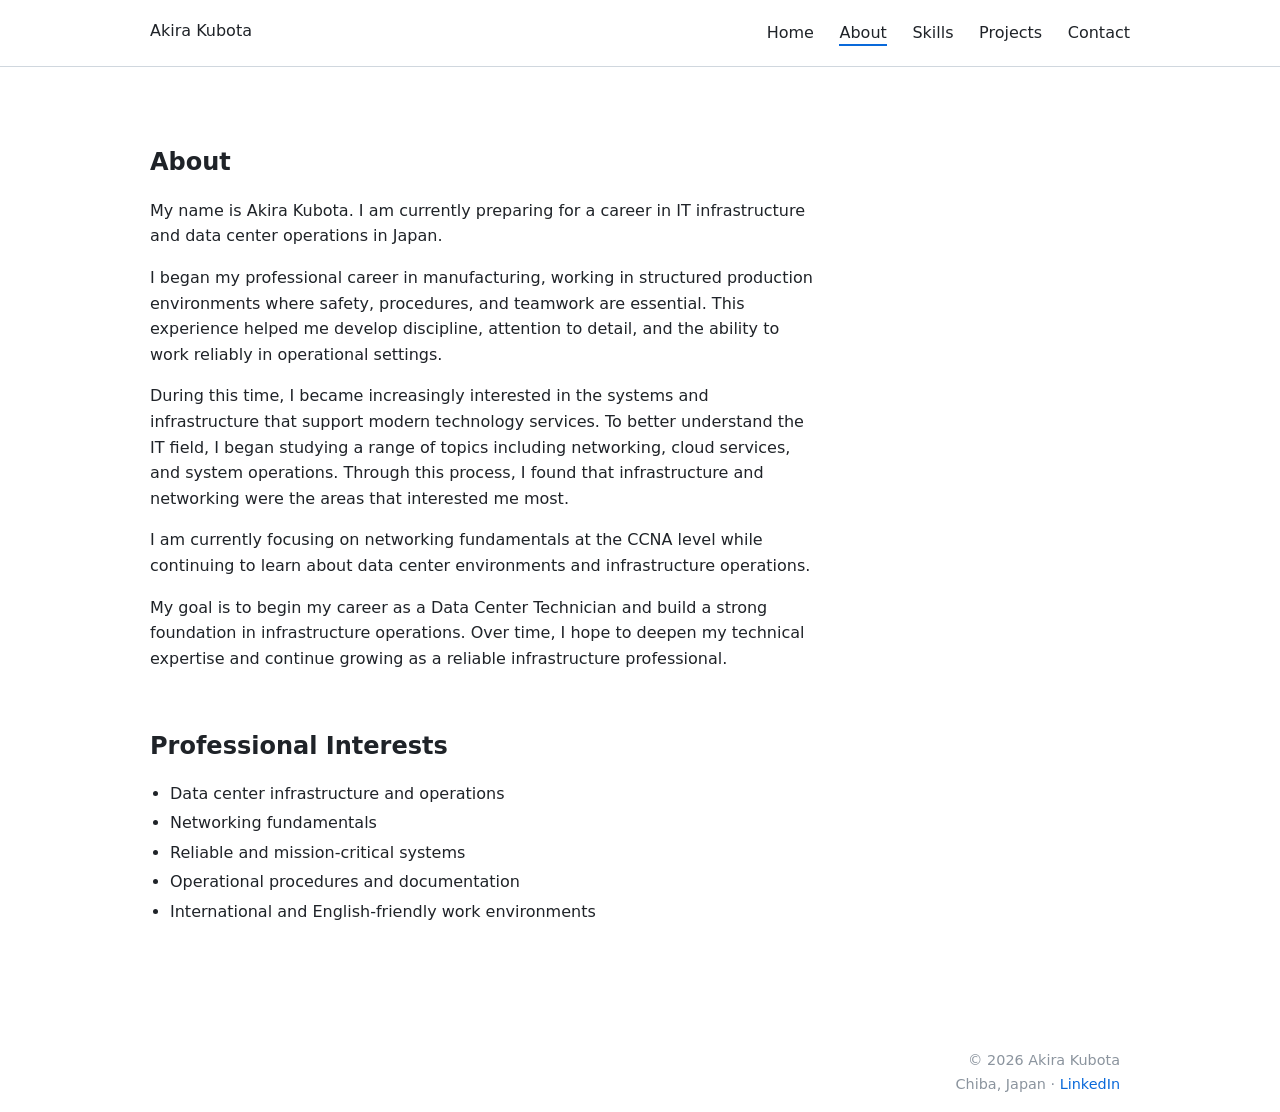
==== about.html @ 2cb8cbd2 "Initial commit" ====
<!doctype html>
<html lang="en">
  <head>
    <meta charset="utf-8">
    <meta name="viewport" content="width=device-width, initial-scale=1">
    <title>About | Akira Kubota</title>
    <link rel="canonical" href="https://akirakubota.com/about.html">
    <meta name="description" content="akira kubota – data center technician candidate specializing in networking, infrastructure, and data center operations.">
    <link rel="stylesheet" href="/css/style.css?v=3">
    <link rel="icon" href="/assets/img/favicon.png" type="image/png">
    <script src="/js/main.js" defer></script>
    <script src="/js/site.js" defer></script>
  </head>

  <body>
    <header class="site-header">
      <div class="site-nav container">
        <a href="/index.html" class="site-name">Akira Kubota</a>
        <nav aria-label="Main navigation">
          <ul>
            <li><a href="/index.html">Home</a></li>
            <li><a href="/about.html" class="active">About</a></li>
            <li><a href="/skills.html">Skills</a></li>
            <li><a href="/projects.html">Projects</a></li>
            <li><a href="/contact.html">Contact</a></li>
          </ul>
        </nav>
      </div>
    </header>

    <main class="content container">
      <section>
        <h1>About</h1>
      
        <p>
          My name is Akira Kubota. I am currently preparing for a career in
          IT infrastructure and data center operations in Japan.
        </p>
      
        <p>
          I began my professional career in manufacturing, working in
          structured production environments where safety, procedures,
          and teamwork are essential. This experience helped me develop
          discipline, attention to detail, and the ability to work reliably
          in operational settings.
        </p>
      
        <p>
          During this time, I became increasingly interested in the systems
          and infrastructure that support modern technology services.
          To better understand the IT field, I began studying a range of
          topics including networking, cloud services, and system operations.
          Through this process, I found that infrastructure and networking
          were the areas that interested me most.
        </p>
      
        <p>
          I am currently focusing on networking fundamentals at the
          CCNA level while continuing to learn about data center
          environments and infrastructure operations.
        </p>
      
        <p>
          My goal is to begin my career as a Data Center Technician and
          build a strong foundation in infrastructure operations. Over time,
          I hope to deepen my technical expertise and continue growing as
          a reliable infrastructure professional.
        </p>
      
      </section>
      
      <section>
        <h2>Professional Interests</h2>
      
        <ul>
          <li>Data center infrastructure and operations</li>
          <li>Networking fundamentals</li>
          <li>Reliable and mission-critical systems</li>
          <li>Operational procedures and documentation</li>
          <li>International and English-friendly work environments</li>
        </ul>
      
      </section>
    </main>

   <footer class="site-footer container">
     <p>© 2026 Akira Kubota</p>
     <p>
       Chiba, Japan ·
       <a class="external" href="https://www.linkedin.com/in/akirakubota">LinkedIn</a>
     </p>
   </footer>
  </body>
</html>
---- css/style.css ----
/* =========================
   Base (system UI)
   ========================= */
:root {
  /* Background */
  --bg-page: #ffffff;
  --bg-soft: #f6f8fa;
  --bg-transparent: transparent;

  /* Text */
  --text-primary: #1f2328;
  --text-secondary: #57606a;
  --text-subtle: #8b949e;
  
  /* Link */
  --accent-link: #0969da;

  /* Border */
  --border-default: #d0d7de;
  --border-soft: #c9d1d9;
  --border-muted: rgba(27, 31, 36, 0.15);

  /* Effects */
  --shadow-soft: rgba(0,0,0,0.08);
  --code-inline-bg: rgba(175, 184, 193, 0.2);
  --accent-ring: color-mix(in srgb, var(--accent-link) 25%, transparent);
}

html {
  font-family: system-ui, -apple-system, BlinkMacSystemFont, "Segoe UI", Roboto,
    Ubuntu, Cantarell, "Noto Sans", Arial, sans-serif,
    "Apple Color Emoji","Segoe UI Emoji", "Segoe UI Symbol";
  font-size: 16px;
  line-height: 1.6;
  -webkit-text-size-adjust: 100%;
  overflow-y: scroll; 
}

body {
  margin: 0;
  background: var(--bg-page);
  color: var(--text-primary);
}

.container {
  max-width: 980px;
  margin: 0 auto;
  padding-left: 16px;
  padding-right: 16px;
}

/* =========================
   Site header
   ========================= */
.site-header {
  border-bottom: 1px solid var(--border-default);
}

.site-nav {
  display: flex;
  justify-content: space-between;
  align-items: center;
  padding: 18px 16px;
}

.site-nav ul {
  list-style: none;
  margin: 0;
  padding: 0;
  display: flex;
  flex-wrap: wrap;
  gap: 1.6rem;
}

.site-nav a {
  color: var(--text-primary);
  text-decoration: none;
  font-weight: 500; 
  border-bottom: 2px solid var(--bg-transparent);
  padding-bottom: 2px; 
}

.site-name {
  font-weight: 600;
  color: var(--text-primary);
  text-decoration: none;
}

.site-name:hover {
  color: var(--accent-link);
}

.site-nav a.active {
  color: var(--text-primary); 
  border-bottom: 2px solid var(--accent-link);
}

.site-nav a:hover,
.site-nav a:focus {
  color: var(--accent-link);
  text-decoration: none;
}

/* =========================
   Content typography rhythm
   ========================= */
.content {
  padding-top: 48px;
  padding-bottom: 64px;
}

.content section + section {
  margin-top: 3.5em;
}

.content h1,
.content h2,
.content h3,
.content h4 {
  margin: 1.2em 0 0.5em;
}

.content p {
  max-width: 42rem;
}

.content hr {
  border: 0;
  border-top: 1px solid var(--border-default);
  margin: 0.2em 0 0.9em;
}

.content hr + h4 {
  margin-top: 2em;
}

.content h1 + hr,
.content h2 + hr,
.content h3 + hr,
.content h4 + hr {
  margin-top: 0.25em;
}

h4 + p,
h4 + ul,
h4 + ol {
  margin-top: 0.3em;
  margin-bottom: 2em;
}

.content h2 + h3,
.content h3 + h3,
.content h3 + h4 {
  margin-top: 2em;
}

/* =========================
   Hero
   ========================= */
.hero .eyebrow {
  margin: 0 0 0.6rem;
  color: var(--text-secondary);
  font-size: 0.85rem;
  letter-spacing: 0.08em;
  text-transform: uppercase;
  font-weight: 600;
}

.hero {
  padding-top: 1.5rem;
  padding-bottom: 2rem;
  border-bottom: 1px solid var(--border-default);
}

.hero h1 {
  margin: 0 0 1rem;
  font-size: 2rem;
  line-height: 1.25;
}

.hero-layout {
  display: flex;
  align-items: flex-start;
  gap: 2.5rem;
}

.hero-text {
  flex: 1;
}

.hero-photo {
  margin-top: 4px;
  margin-bottom: 0.5rem;
}

.hero-photo img {
  width: 140px;
  height: 140px;
  border-radius: 50%;
  object-fit: cover;
  
  border: 1px solid var(--border-default);
  box-shadow: 0 2px 6px var(--shadow-soft);
}

.lead {
  max-width: 42rem;
  font-size: 1.08rem;
}

.hero-links {
  margin-top: 1.25rem;
  display: flex;
  flex-wrap: wrap;
  gap: 1rem;
  align-items: center;
}

.hero-meta {
  margin: 0.4rem 0 1rem;
  color: var(--text-subtle);
  font-size: 0.95rem;
}

.button {
  display: inline-block;
  padding: 0.7rem 1rem;
  border: 1px solid var(--border-default);
  border-radius: 6px;
  background: var(--bg-soft);
  color: var(--text-primary);
  text-decoration: none;
}

.button:hover,
.button:focus {
  border-color: var(--accent-link);
  color: var(--accent-link);
  text-decoration: none;
}

/* ================================
   Responsive: medium/small screens
   ================================ */
@media (max-width: 700px) {
  .site-nav {
    flex-direction: column;
    align-items: flex-start;
    gap: 0.75rem;
    padding: 14px 16px;
  }

  .site-nav nav {
    width: 100%;
  }

  .site-nav ul {
    gap: 1rem;
  }

  .site-name {
    line-height: 1.2;
  }

  .hero-layout {
    flex-direction: column;
    align-items: center;
    text-align: center;
  }

 .hero-photo {
    order: -1;
    margin-bottom: 1rem;
  }

  .hero-photo img {
    width: 120px;
    height: 120px;
  }

  .hero-links {
    justify-content: center;
  }
}

/* =========================
   Lists
   ========================= */
.content ul {
  padding-left: 1.25em;
  margin-left: 0;
}

.content li {
  max-width: 42rem;
  margin: 0.35em 0;
  line-height: 1.5;
}

/* =========================
   Links
   ========================= */
a {
  color: var(--accent-link);
  text-decoration: none;
  text-decoration-thickness: 1.5px;
  text-underline-offset: 0.15em;
}

a:hover {
  text-decoration: underline;
}

/* =========================
   Profile icon
   ========================= */
.profile-icon {
  position: absolute;
  top: 16px;
  right: 16px;
  z-index: 10;
}

.profile-icon img {
  width: 48px;
  height: 48px;
  border-radius: 50%;
  border: 1px solid var(--border-muted);
  background: var(--bg-transparent);
  display: block;
}

@media (max-width: 600px) {
  .profile-icon img {
    width: 40px;
    height: 40px;
  }
}

/* =========================
   Code (inline + blocks)
   ========================= */
/* inline code */
.content :not(pre) > code {
  font-family: ui-monospace, SFMono-Regular, SFMono, Menlo, Monaco, Consolas,
    "Liberation Mono", "Courier New", monospace;
  font-size: 0.95em;
  padding: 0.2em 0.35em;
  border-radius: 6px;
  background: var(--code-inline-bg);
}

/* code blocks: works for plain <pre><code> AND Rouge wrappers */
.content pre,
.content .highlight {
  border-radius: 6px;
  overflow-x: auto;
}

.content pre {
  padding: 16px;
  margin: 16px 0;
  background: var(--bg-soft);
  border: 1px solid var(--border-muted);
}

.content pre code {
  background: var(--bg-transparent);
  padding: 0;
}

.content .highlight {
  margin: 16px 0;
  background: var(--bg-soft);
  border: 1px solid var(--border-muted);
}

.content .highlight pre {
  margin: 0;
  border: 0;
  background: var(--bg-transparent);
}

/* =========================
   Blockquotes
   ========================= */
blockquote {
  margin: 0.75em 0;
  padding: 0.3em 1em;
  background-color: var(--bg-transparent);
  border-left: 3px solid var(--border-soft);
  color: var(--text-subtle);
}

blockquote p {
  margin: 0;
}

/* =========================
   Footer
   ========================= */
.site-footer {
  margin-top: 2em;
  padding: 1em 20px 1em 0;
  text-align: right;
  color: var(--text-subtle);
  font-size: 0.9em;
}

.site-footer p {
  margin: 0.1em 0;
}
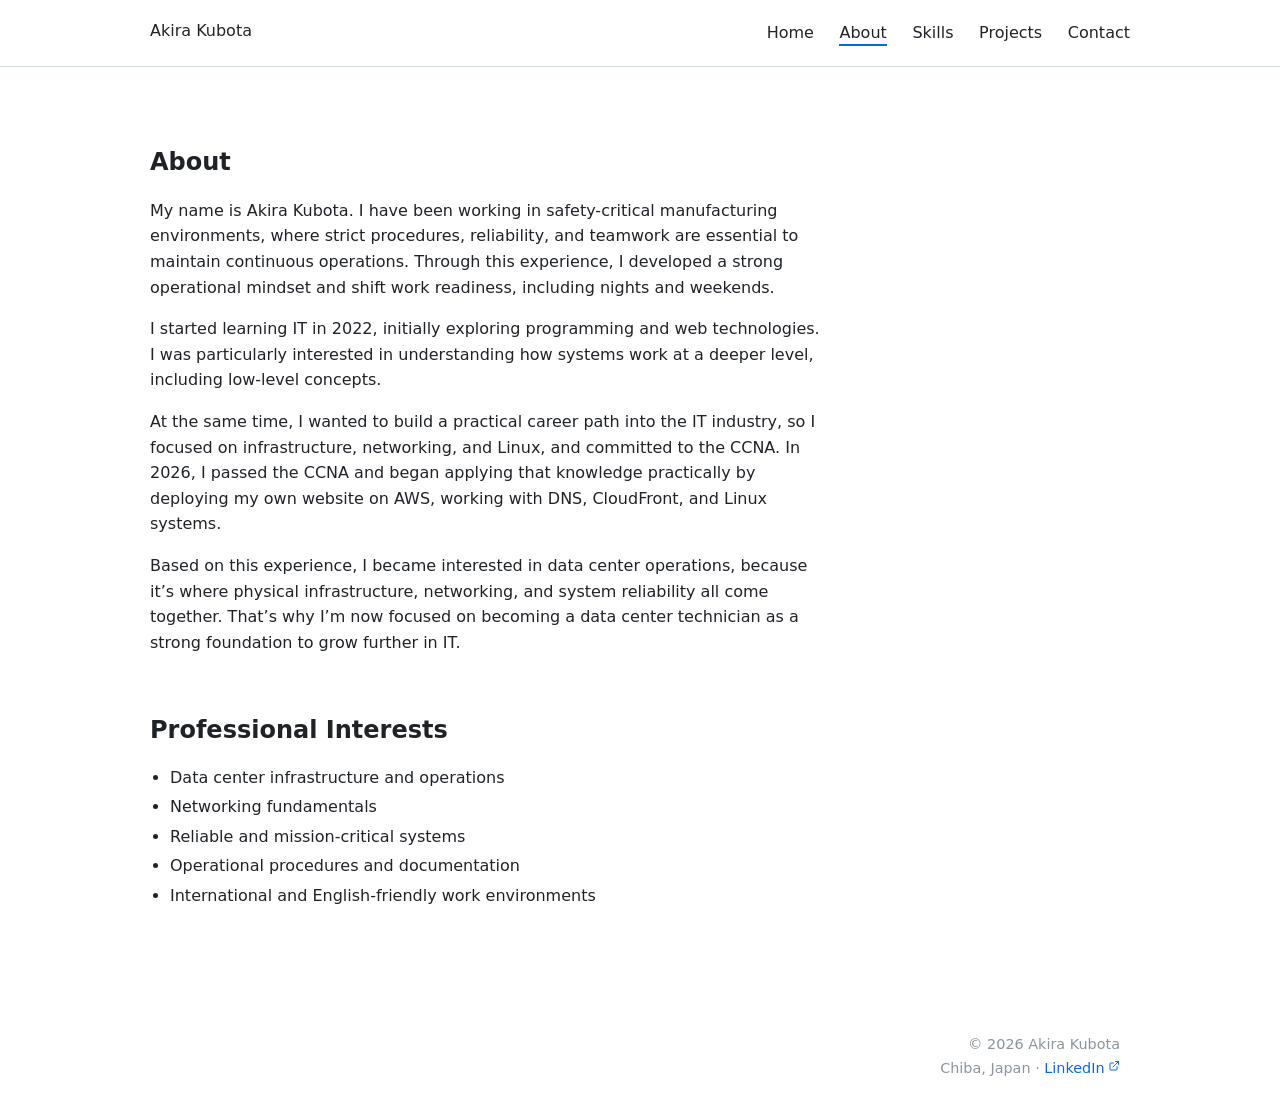
==== commit e15d6c5e: "Update website content and link styling - add external link icons across all pages - simplify resume" ====
--- a/about.html
+++ b/about.html
@@ -33,38 +33,32 @@
         <h1>About</h1>
       
         <p>
-          My name is Akira Kubota. I am currently preparing for a career in
-          IT infrastructure and data center operations in Japan.
+          My name is Akira Kubota. I have been working in safety-critical
+	  manufacturing environments, where strict procedures, reliability,
+	  and teamwork are essential to maintain continuous operations.
+	  Through this experience, I developed a strong operational mindset
+	  and shift work readiness, including nights and weekends.
         </p>
       
         <p>
-          I began my professional career in manufacturing, working in
-          structured production environments where safety, procedures,
-          and teamwork are essential. This experience helped me develop
-          discipline, attention to detail, and the ability to work reliably
-          in operational settings.
+	  I started learning IT in 2022, initially exploring programming and
+	  web technologies. I was particularly interested in understanding how
+	  systems work at a deeper level, including low-level concepts.
         </p>
       
         <p>
-          During this time, I became increasingly interested in the systems
-          and infrastructure that support modern technology services.
-          To better understand the IT field, I began studying a range of
-          topics including networking, cloud services, and system operations.
-          Through this process, I found that infrastructure and networking
-          were the areas that interested me most.
+          At the same time, I wanted to build a practical career path into the
+	  IT industry, so I focused on infrastructure, networking, and Linux, 
+	  and committed to the CCNA. In 2026, I passed the CCNA and began applying
+	  that knowledge practically by deploying my own website on AWS, 
+	  working with DNS, CloudFront, and Linux systems.
         </p>
       
         <p>
-          I am currently focusing on networking fundamentals at the
-          CCNA level while continuing to learn about data center
-          environments and infrastructure operations.
-        </p>
-      
-        <p>
-          My goal is to begin my career as a Data Center Technician and
-          build a strong foundation in infrastructure operations. Over time,
-          I hope to deepen my technical expertise and continue growing as
-          a reliable infrastructure professional.
+          Based on this experience, I became interested in data center operations,
+	  because it’s where physical infrastructure, networking, and system 
+	  reliability all come together. That’s why I’m now focused on becoming a
+	  data center technician as a strong foundation to grow further in IT.
         </p>
       
       </section>
--- a/css/style.css
+++ b/css/style.css
@@ -312,6 +312,30 @@
 }
 
 /* =========================
+   External link icon
+   ========================= */
+a.external:not(.profile-icon)::after {
+  content: "";
+  display: inline-block;
+  width: 0.85em;
+  height: 0.85em;
+  margin-left: 0.22em;
+  vertical-align: 0.05em;
+
+  background-color: currentColor;
+
+  -webkit-mask-image: url("data:image/svg+xml,%3Csvg xmlns='http://www.w3.org/2000/svg' fill='none' viewBox='0 0 24 24' stroke-width='2' stroke='black'%3E%3Cpath stroke-linecap='round' stroke-linejoin='round' d='M18 13v6a1 1 0 0 1-1 1H5a1 1 0 0 1-1-1V7a1 1 0 0 1 1-1h6'/%3E%3Cpath stroke-linecap='round' stroke-linejoin='round' d='M15 3h6v6'/%3E%3Cpath stroke-linecap='round' stroke-linejoin='round' d='M10 14 21 3'/%3E%3C/svg%3E");
+
+  mask-image: url("data:image/svg+xml,%3Csvg xmlns='http://www.w3.org/2000/svg' fill='none' viewBox='0 0 24 24' stroke-width='2' stroke='black'%3E%3Cpath stroke-linecap='round' stroke-linejoin='round' d='M18 13v6a1 1 0 0 1-1 1H5a1 1 0 0 1-1-1V7a1 1 0 0 1 1-1h6'/%3E%3Cpath stroke-linecap='round' stroke-linejoin='round' d='M15 3h6v6'/%3E%3Cpath stroke-linecap='round' stroke-linejoin='round' d='M10 14 21 3'/%3E%3C/svg%3E");
+
+  -webkit-mask-repeat: no-repeat;
+  mask-repeat: no-repeat;
+
+  -webkit-mask-size: contain;
+  mask-size: contain;
+}
+
+/* =========================
    Profile icon
    ========================= */
 .profile-icon {
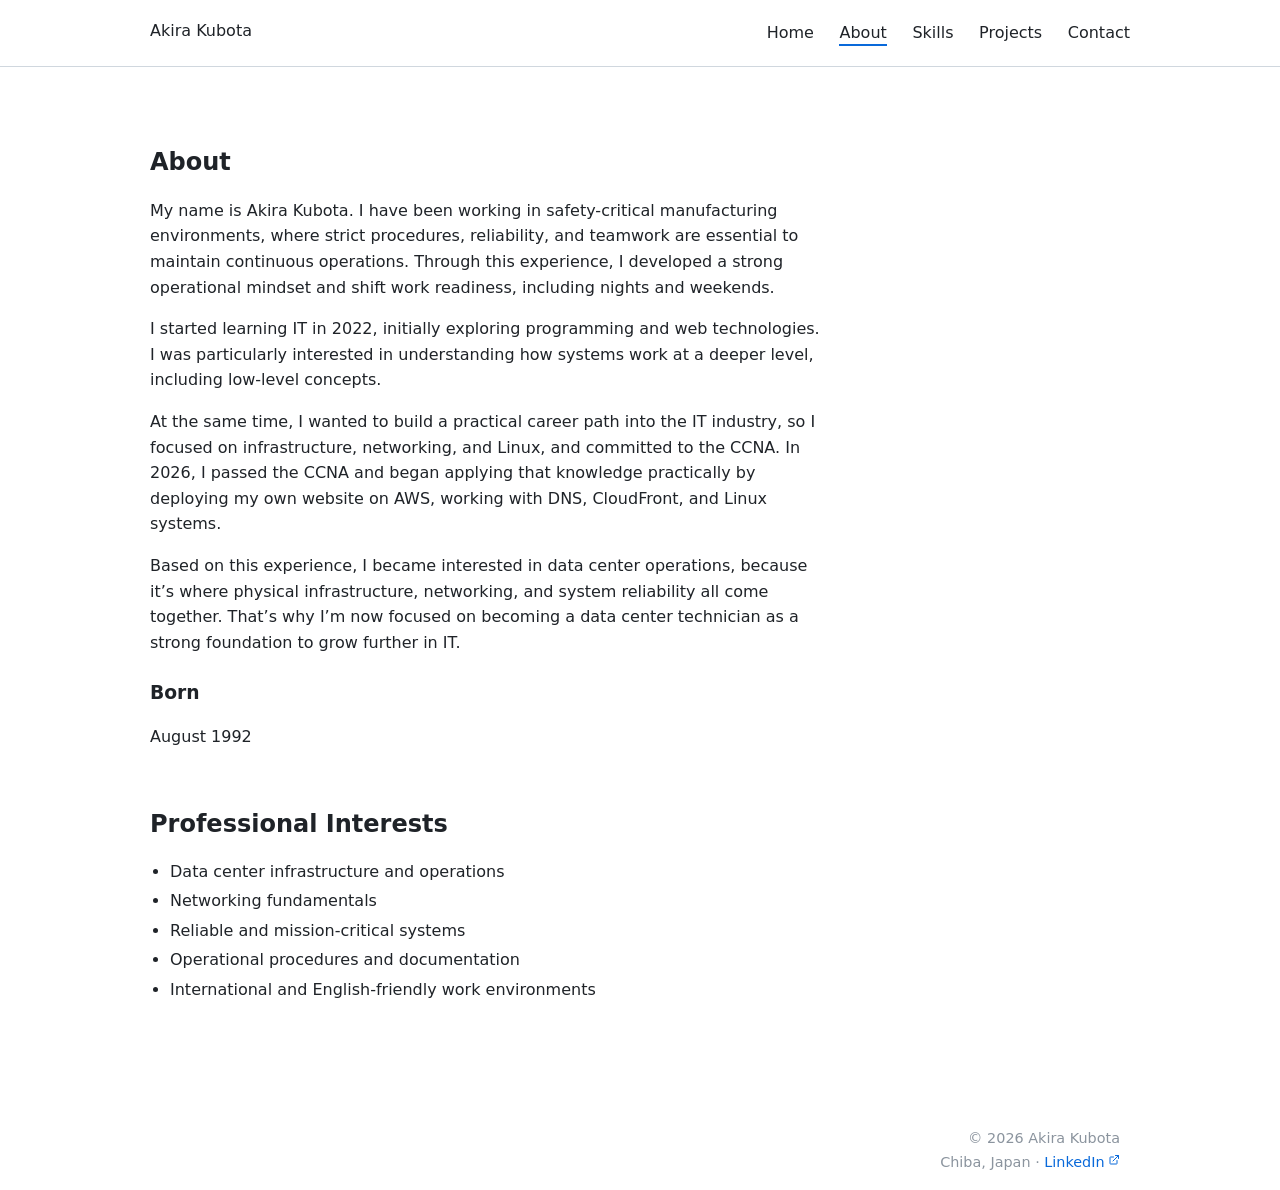
==== commit 8ca86352: "Update projects page with technical notes repository" ====
--- a/about.html
+++ b/about.html
@@ -60,6 +60,9 @@
 	  reliability all come together. That’s why I’m now focused on becoming a
 	  data center technician as a strong foundation to grow further in IT.
         </p>
+
+	<h3>Born</h4>
+	<p>August 1992</p>
       
       </section>
       
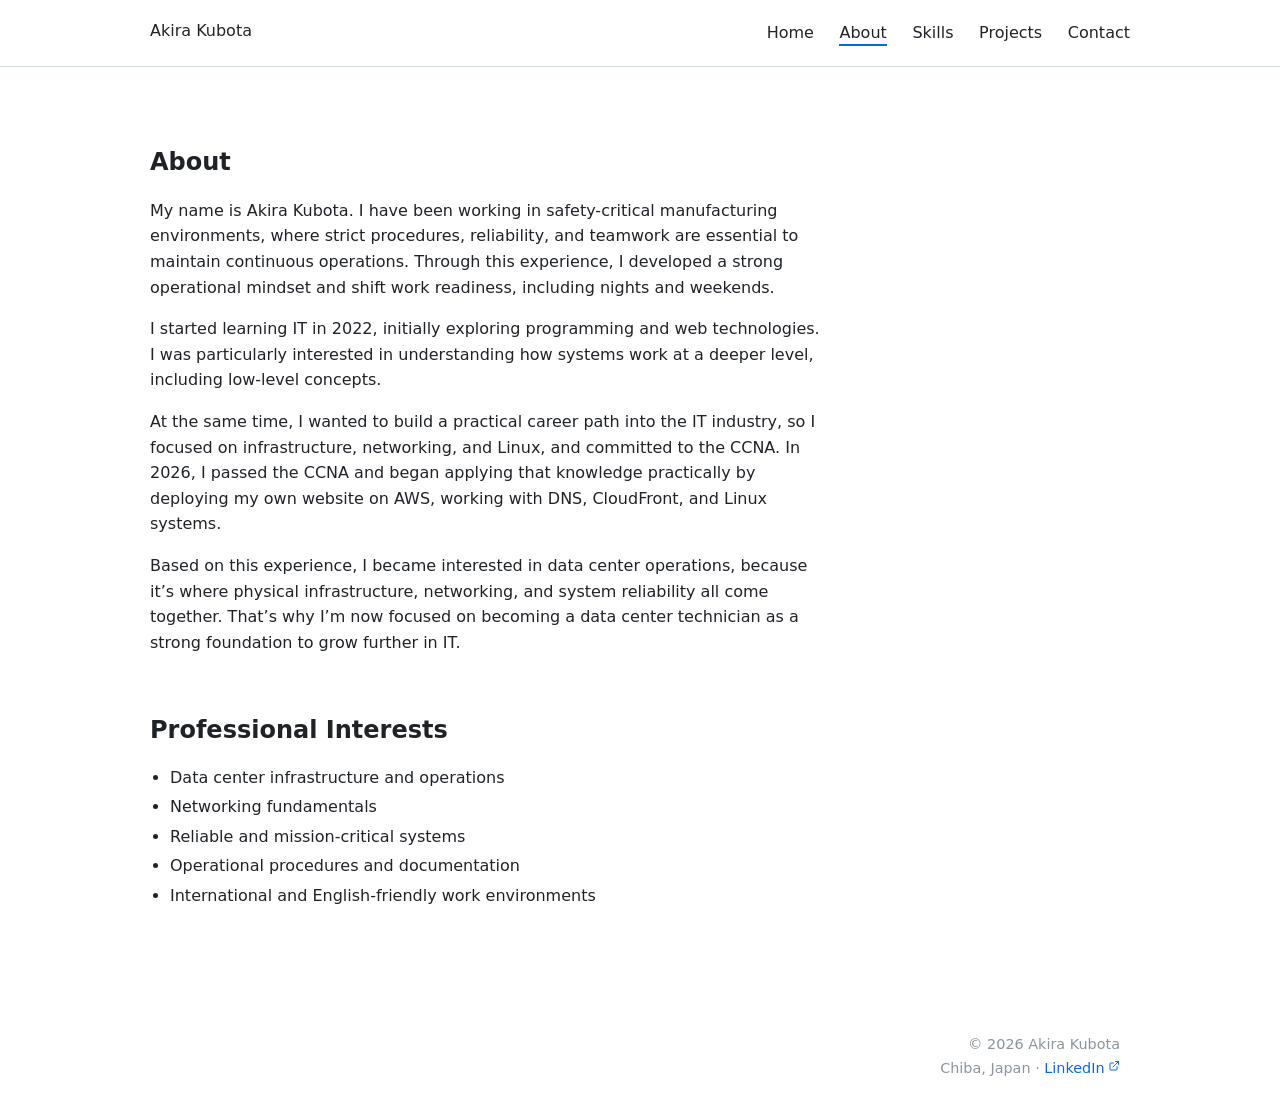
==== commit 008d1c93: "Remove birth year from About page" ====
--- a/about.html
+++ b/about.html
@@ -60,9 +60,6 @@
 	  reliability all come together. That’s why I’m now focused on becoming a
 	  data center technician as a strong foundation to grow further in IT.
         </p>
-
-	<h3>Born</h4>
-	<p>August 1992</p>
       
       </section>
       
